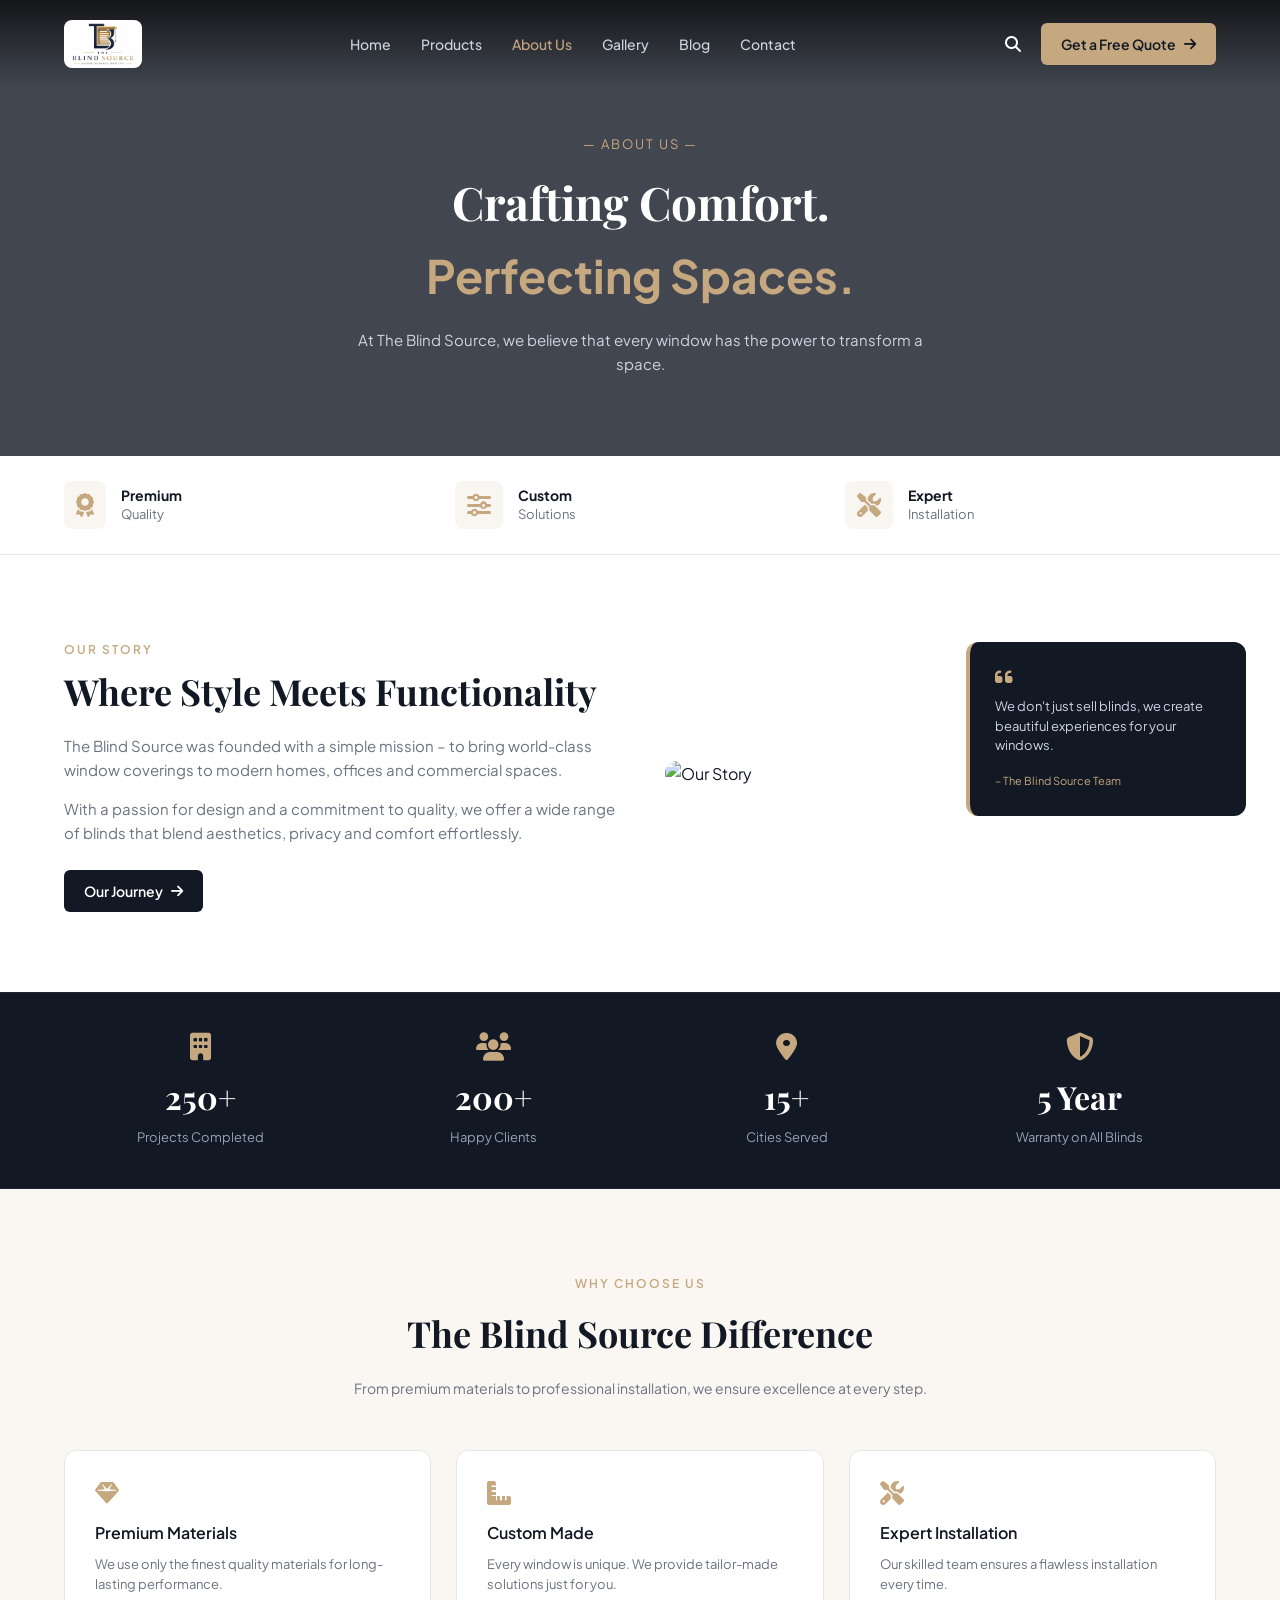
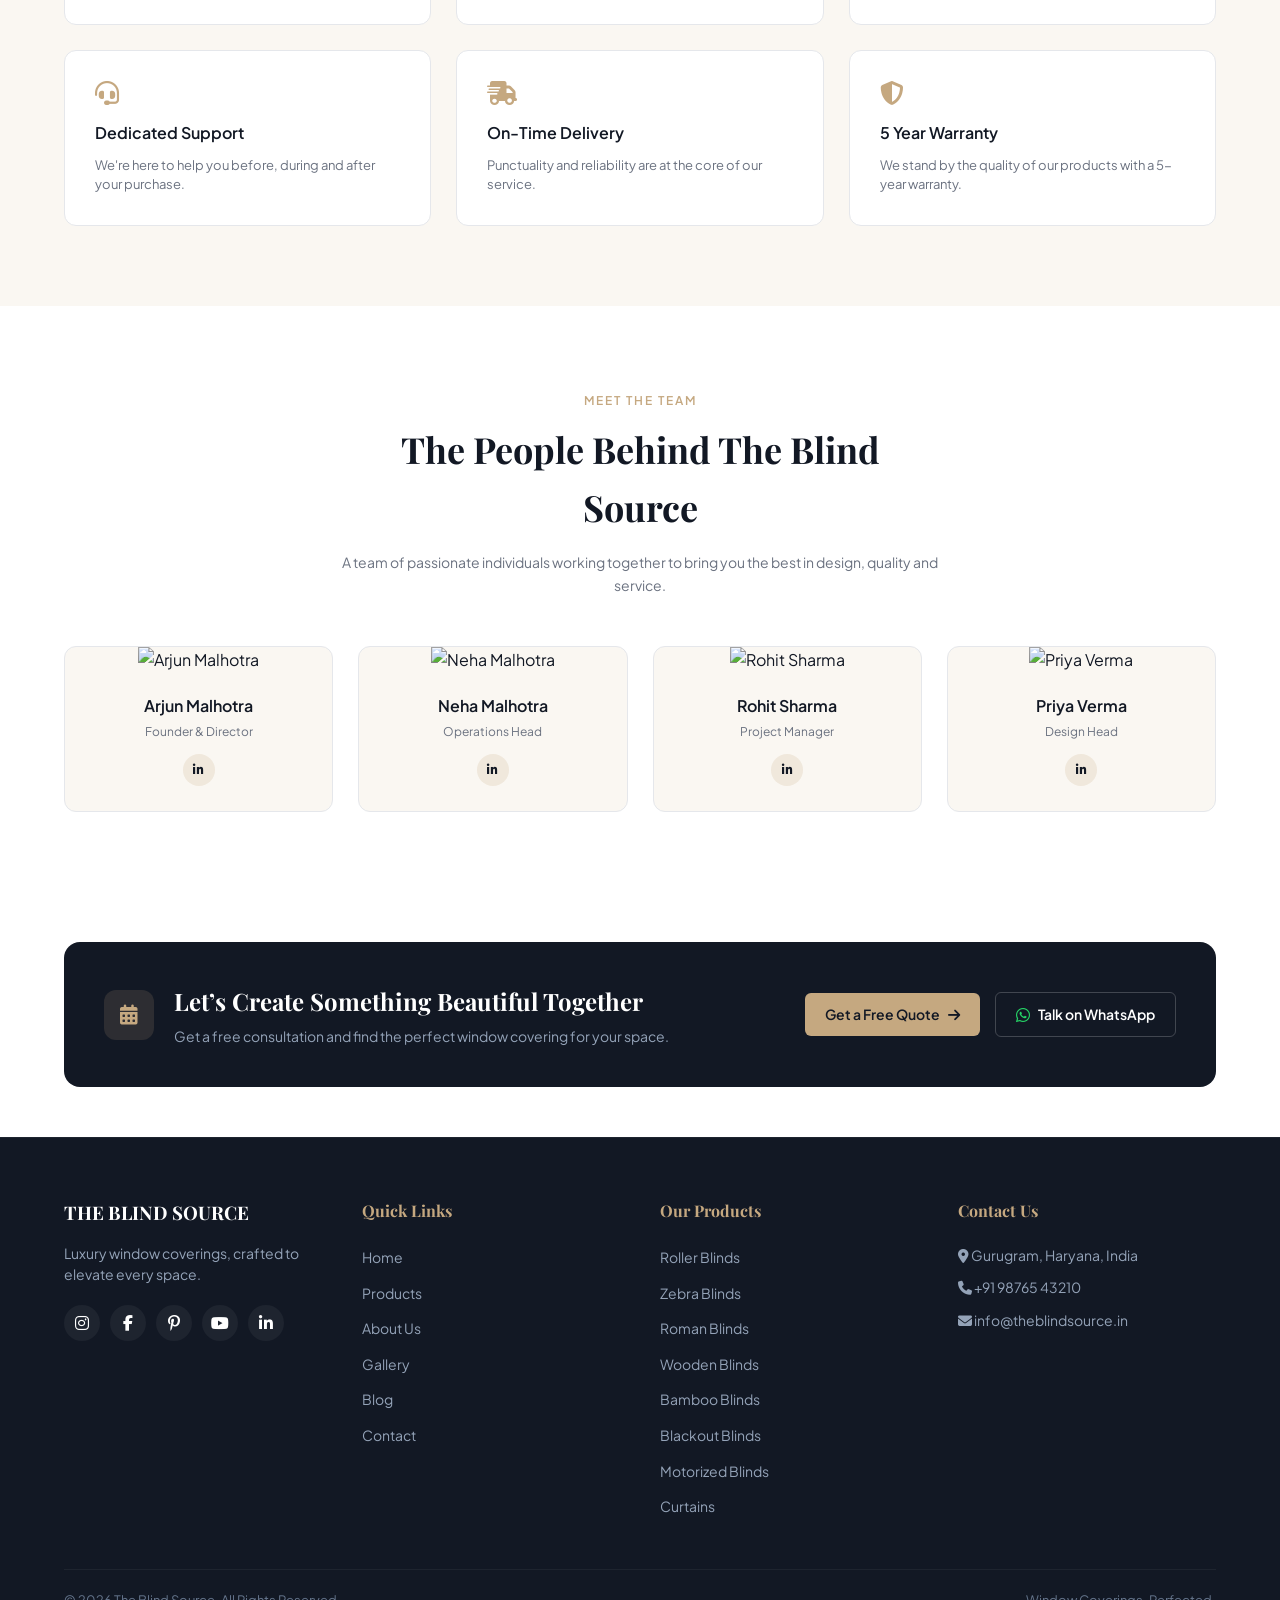
==== about.html @ 41effdbf "Add files via upload" ====
<!DOCTYPE html>
<html lang="en">
<head>
    <meta charset="UTF-8">
    <meta name="viewport" content="width=device-width, initial-scale=1.0">
    <title>About Us - The Blind Source</title>
    <!-- FontAwesome for Icons -->
    <link rel="stylesheet" href="https://cdnjs.cloudflare.com/ajax/libs/font-awesome/6.4.0/css/all.min.css">
    <!-- Google Fonts -->
    <link href="https://fonts.googleapis.com/css2?family=Playfair+Display:ital,wght@0,400..700;1,400..700&family=Plus+Jakarta+Sans:wght@300;400;500;600;700&display=swap" rel="stylesheet">
    <!-- External CSS Link -->
    <link rel="stylesheet" href="./style.css">
    <link rel="icon" type="image/png" href="favicon.png">
</head>
<body>

    <!-- Header -->
    <header>
        <a href="./index.html" class="logo-area">
            <img src="logo.png" alt="The Blind Source" class="site-logo">
        </a>
        <nav>
            <ul>
                <li><a href="./index.html">Home</a></li>
                <li><a href="./product.html">Products</a></li>
                <li><a href="./about.html" class="active">About Us</a></li>
                <li><a href="./gallery.html">Gallery</a></li>
                <li><a href="./blog.html">Blog</a></li>
                <li><a href="./contact.html">Contact</a></li>
            </ul>
        </nav>
        <div class="nav-right">
            <i class="fa-solid fa-magnifying-glass search-icon"></i>
            <a href="quote.html" class="btn-gold">Get a Free Quote <i class="fa-solid fa-arrow-right"></i></a>
        </div>
    </header>

    <!-- Page Hero -->
    <section class="page-hero">
        <div class="page-hero-content">
            <span style="font-size: 13px; letter-spacing: 2px; color: #c5a880; text-transform: uppercase;">— ABOUT US —</span>
            <h1 style="font-size: 46px; margin: 10px 0 15px 0;">Crafting Comfort. <br><span style="color: #c5a880;">Perfecting Spaces.</span></h1>
            <p>At The Blind Source, we believe that every window has the power to transform a space.</p>
        </div>
    </section>

    <!-- About Badges Bar -->
    <div class="quote-badges-bar">
        <div class="qb-item">
            <i class="fa-solid fa-award"></i>
            <div><strong>Premium</strong><br>Quality</div>
        </div>
        <div class="qb-item">
            <i class="fa-solid fa-sliders"></i>
            <div><strong>Custom</strong><br>Solutions</div>
        </div>
        <div class="qb-item">
            <i class="fa-solid fa-screwdriver-wrench"></i>
            <div><strong>Expert</strong><br>Installation</div>
        </div>
    </div>

    <!-- Our Story Section -->
    <section style="padding: 80px 5%; background: #fff;">
        <div style="display: grid; grid-template-columns: 1fr 1fr; gap: 50px; align-items: center;">
            <div>
                <span style="font-size: 12px; letter-spacing: 2px; color: #c5a880; text-transform: uppercase; font-weight: 600;">OUR STORY</span>
                <h2 style="font-family: 'Playfair Display', serif; font-size: 36px; margin: 10px 0 20px 0; color: #121824; line-height: 1.2;">Where Style Meets Functionality</h2>
                <p style="color: #6b7280; font-size: 15px; line-height: 1.6; margin-bottom: 15px;">The Blind Source was founded with a simple mission – to bring world-class window coverings to modern homes, offices and commercial spaces.</p>
                <p style="color: #6b7280; font-size: 15px; line-height: 1.6; margin-bottom: 25px;">With a passion for design and a commitment to quality, we offer a wide range of blinds that blend aesthetics, privacy and comfort effortlessly.</p>
                <a href="quote.html" class="btn-gold" style="background: #121824; color: #fff;">Our Journey <i class="fa-solid fa-arrow-right"></i></a>
            </div>
            <div style="position: relative;">
                <img src="https://images.unsplash.com/photo-1540518614846-7ede433c4ef0?q=80&w=800&auto=format&fit=crop" alt="Our Story" style="width: 100%; border-radius: 12px; height: 380px; object-fit: cover;">
                <!-- Quote floating card -->
                <div style="position: absolute; bottom: -30px; right: -30px; background: #121824; color: #fff; padding: 25px; border-radius: 12px; max-width: 280px; border-left: 4px solid #c5a880;">
                    <i class="fa-solid fa-quote-left" style="color: #c5a880; font-size: 20px; margin-bottom: 10px; display: block;"></i>
                    <p style="font-size: 13px; line-height: 1.5; margin-bottom: 10px; color: #cbd5e1;">We don't just sell blinds, we create beautiful experiences for your windows.</p>
                    <span style="font-size: 11px; color: #c5a880;">– The Blind Source Team</span>
                </div>
            </div>
        </div>
    </section>

    <!-- Stats Bar Section -->
    <section style="background: #121824; padding: 40px 5%; color: #fff; display: grid; grid-template-columns: repeat(4, 1fr); text-align: center; gap: 20px; border-top: 1px solid rgba(255,255,255,0.05); border-bottom: 1px solid rgba(255,255,255,0.05);">
        <div>
            <i class="fa-solid fa-building" style="color: #c5a880; font-size: 28px; margin-bottom: 10px;"></i>
            <h3 style="font-family: 'Playfair Display', serif; font-size: 32px; color: #fff; margin-bottom: 5px;">250+</h3>
            <p style="font-size: 13px; color: #94a3b8;">Projects Completed</p>
        </div>
        <div>
            <i class="fa-solid fa-users" style="color: #c5a880; font-size: 28px; margin-bottom: 10px;"></i>
            <h3 style="font-family: 'Playfair Display', serif; font-size: 32px; color: #fff; margin-bottom: 5px;">200+</h3>
            <p style="font-size: 13px; color: #94a3b8;">Happy Clients</p>
        </div>
        <div>
            <i class="fa-solid fa-location-dot" style="color: #c5a880; font-size: 28px; margin-bottom: 10px;"></i>
            <h3 style="font-family: 'Playfair Display', serif; font-size: 32px; color: #fff; margin-bottom: 5px;">15+</h3>
            <p style="font-size: 13px; color: #94a3b8;">Cities Served</p>
        </div>
        <div>
            <i class="fa-solid fa-shield-halved" style="color: #c5a880; font-size: 28px; margin-bottom: 10px;"></i>
            <h3 style="font-family: 'Playfair Display', serif; font-size: 32px; color: #fff; margin-bottom: 5px;">5 Year</h3>
            <p style="font-size: 13px; color: #94a3b8;">Warranty on All Blinds</p>
        </div>
    </section>

    <!-- Why Choose Us Grid Section -->
    <section style="padding: 80px 5%; background: var(--bg-cream);">
        <div style="text-align: center; max-width: 600px; margin: 0 auto 50px auto;">
            <span style="font-size: 12px; letter-spacing: 2px; color: #c5a880; text-transform: uppercase; font-weight: 600;">WHY CHOOSE US</span>
            <h2 style="font-family: 'Playfair Display', serif; font-size: 36px; margin: 10px 0 15px 0;">The Blind Source Difference</h2>
            <p style="color: #6b7280; font-size: 14px;">From premium materials to professional installation, we ensure excellence at every step.</p>
        </div>

        <div style="display: grid; grid-template-columns: repeat(3, 1fr); gap: 25px;">
            <div style="background: #fff; padding: 30px; border-radius: 12px; border: 1px solid #e5e7eb;">
                <i class="fa-solid fa-gem" style="color: #c5a880; font-size: 24px; margin-bottom: 15px;"></i>
                <h3 style="font-size: 16px; font-weight: 600; margin-bottom: 10px;">Premium Materials</h3>
                <p style="font-size: 13px; color: #6b7280; line-height: 1.5;">We use only the finest quality materials for long-lasting performance.</p>
            </div>
            <div style="background: #fff; padding: 30px; border-radius: 12px; border: 1px solid #e5e7eb;">
                <i class="fa-solid fa-ruler-combined" style="color: #c5a880; font-size: 24px; margin-bottom: 15px;"></i>
                <h3 style="font-size: 16px; font-weight: 600; margin-bottom: 10px;">Custom Made</h3>
                <p style="font-size: 13px; color: #6b7280; line-height: 1.5;">Every window is unique. We provide tailor-made solutions just for you.</p>
            </div>
            <div style="background: #fff; padding: 30px; border-radius: 12px; border: 1px solid #e5e7eb;">
                <i class="fa-solid fa-screwdriver-wrench" style="color: #c5a880; font-size: 24px; margin-bottom: 15px;"></i>
                <h3 style="font-size: 16px; font-weight: 600; margin-bottom: 10px;">Expert Installation</h3>
                <p style="font-size: 13px; color: #6b7280; line-height: 1.5;">Our skilled team ensures a flawless installation every time.</p>
            </div>
            <div style="background: #fff; padding: 30px; border-radius: 12px; border: 1px solid #e5e7eb;">
                <i class="fa-solid fa-headset" style="color: #c5a880; font-size: 24px; margin-bottom: 15px;"></i>
                <h3 style="font-size: 16px; font-weight: 600; margin-bottom: 10px;">Dedicated Support</h3>
                <p style="font-size: 13px; color: #6b7280; line-height: 1.5;">We're here to help you before, during and after your purchase.</p>
            </div>
            <div style="background: #fff; padding: 30px; border-radius: 12px; border: 1px solid #e5e7eb;">
                <i class="fa-solid fa-truck-fast" style="color: #c5a880; font-size: 24px; margin-bottom: 15px;"></i>
                <h3 style="font-size: 16px; font-weight: 600; margin-bottom: 10px;">On-Time Delivery</h3>
                <p style="font-size: 13px; color: #6b7280; line-height: 1.5;">Punctuality and reliability are at the core of our service.</p>
            </div>
            <div style="background: #fff; padding: 30px; border-radius: 12px; border: 1px solid #e5e7eb;">
                <i class="fa-solid fa-shield-halved" style="color: #c5a880; font-size: 24px; margin-bottom: 15px;"></i>
                <h3 style="font-size: 16px; font-weight: 600; margin-bottom: 10px;">5 Year Warranty</h3>
                <p style="font-size: 13px; color: #6b7280; line-height: 1.5;">We stand by the quality of our products with a 5-year warranty.</p>
            </div>
        </div>
    </section>

    <!-- Meet The Team Section -->
    <section style="padding: 80px 5%; background: #fff;">
        <div style="text-align: center; max-width: 600px; margin: 0 auto 50px auto;">
            <span style="font-size: 12px; letter-spacing: 2px; color: #c5a880; text-transform: uppercase; font-weight: 600;">MEET THE TEAM</span>
            <h2 style="font-family: 'Playfair Display', serif; font-size: 36px; margin: 10px 0 15px 0;">The People Behind The Blind Source</h2>
            <p style="color: #6b7280; font-size: 14px;">A team of passionate individuals working together to bring you the best in design, quality and service.</p>
        </div>

        <div style="display: grid; grid-template-columns: repeat(4, 1fr); gap: 25px;">
            <!-- Team Member 1 -->
            <div style="background: var(--bg-cream); border-radius: 12px; border: 1px solid #e5e7eb; overflow: hidden; text-align: center; padding-bottom: 25px;">
                <img src="https://images.unsplash.com/photo-1534528741775-53994a69daeb?q=80&w=400&auto=format&fit=crop" alt="Arjun Malhotra" style="width: 100%; height: 260px; object-fit: cover; margin-bottom: 20px;">
                <h3 style="font-size: 16px; font-weight: 600; margin-bottom: 4px;">Arjun Malhotra</h3>
                <p style="font-size: 12px; color: #6b7280; margin-bottom: 12px;">Founder & Director</p>
                <a href="#" style="background: rgba(197, 168, 128, 0.2); color: #121824; width: 32px; height: 32px; border-radius: 50%; display: inline-flex; align-items: center; justify-content: center; text-decoration: none;"><i class="fa-brands fa-linkedin-in" style="font-size: 12px;"></i></a>
            </div>
            <!-- Team Member 2 -->
            <div style="background: var(--bg-cream); border-radius: 12px; border: 1px solid #e5e7eb; overflow: hidden; text-align: center; padding-bottom: 25px;">
                <img src="https://images.unsplash.com/photo-1517841905240-472988babdf9?q=80&w=400&auto=format&fit=crop" alt="Neha Malhotra" style="width: 100%; height: 260px; object-fit: cover; margin-bottom: 20px;">
                <h3 style="font-size: 16px; font-weight: 600; margin-bottom: 4px;">Neha Malhotra</h3>
                <p style="font-size: 12px; color: #6b7280; margin-bottom: 12px;">Operations Head</p>
                <a href="#" style="background: rgba(197, 168, 128, 0.2); color: #121824; width: 32px; height: 32px; border-radius: 50%; display: inline-flex; align-items: center; justify-content: center; text-decoration: none;"><i class="fa-brands fa-linkedin-in" style="font-size: 12px;"></i></a>
            </div>
            <!-- Team Member 3 -->
            <div style="background: var(--bg-cream); border-radius: 12px; border: 1px solid #e5e7eb; overflow: hidden; text-align: center; padding-bottom: 25px;">
                <img src="https://images.unsplash.com/photo-1507003211169-0a1dd7228f2d?q=80&w=400&auto=format&fit=crop" alt="Rohit Sharma" style="width: 100%; height: 260px; object-fit: cover; margin-bottom: 20px;">
                <h3 style="font-size: 16px; font-weight: 600; margin-bottom: 4px;">Rohit Sharma</h3>
                <p style="font-size: 12px; color: #6b7280; margin-bottom: 12px;">Project Manager</p>
                <a href="#" style="background: rgba(197, 168, 128, 0.2); color: #121824; width: 32px; height: 32px; border-radius: 50%; display: inline-flex; align-items: center; justify-content: center; text-decoration: none;"><i class="fa-brands fa-linkedin-in" style="font-size: 12px;"></i></a>
            </div>
            <!-- Team Member 4 -->
            <div style="background: var(--bg-cream); border-radius: 12px; border: 1px solid #e5e7eb; overflow: hidden; text-align: center; padding-bottom: 25px;">
                <img src="https://images.unsplash.com/photo-1494790108377-be9c29b29330?q=80&w=400&auto=format&fit=crop" alt="Priya Verma" style="width: 100%; height: 260px; object-fit: cover; margin-bottom: 20px;">
                <h3 style="font-size: 16px; font-weight: 600; margin-bottom: 4px;">Priya Verma</h3>
                <p style="font-size: 12px; color: #6b7280; margin-bottom: 12px;">Design Head</p>
                <a href="#" style="background: rgba(197, 168, 128, 0.2); color: #121824; width: 32px; height: 32px; border-radius: 50%; display: inline-flex; align-items: center; justify-content: center; text-decoration: none;"><i class="fa-brands fa-linkedin-in" style="font-size: 12px;"></i></a>
            </div>
        </div>
    </section>

    <!-- Consultation Banner -->
    <section class="consultation-banner">
        <div class="cb-left">
            <div class="cb-icon"><i class="fa-solid fa-calendar-days"></i></div>
            <div>
                <h2>Let’s Create Something Beautiful Together</h2>
                <p>Get a free consultation and find the perfect window covering for your space.</p>
            </div>
        </div>
        <div class="cb-right">
            <a href="quote.html" class="btn-gold">Get a Free Quote <i class="fa-solid fa-arrow-right"></i></a>
            <a href="https://wa.me/919876543210" target="_blank" rel="noopener" class="btn-outline-dark"><i class="fa-brands fa-whatsapp" style="color: #25D366; font-size: 16px;"></i> Talk on WhatsApp</a>
        </div>
    </section>

    <!-- Footer -->
    <footer>
        <div class="footer-grid">
            <div class="footer-col">
                <h3 class="serif-font" style="margin-bottom: 15px;">THE BLIND SOURCE</h3>
                <p style="color: #94a3b8; font-size: 14px; line-height: 1.5; margin-bottom: 20px;">Luxury window coverings, crafted to elevate every space.</p>
                <div class="social-icons">
                    <a href="#"><i class="fa-brands fa-instagram"></i></a>
                    <a href="#"><i class="fa-brands fa-facebook-f"></i></a>
                    <a href="#"><i class="fa-brands fa-pinterest-p"></i></a>
                    <a href="#"><i class="fa-brands fa-youtube"></i></a>
                    <a href="#"><i class="fa-brands fa-linkedin-in"></i></a>
                </div>
            </div>
            <div class="footer-col">
                <h4>Quick Links</h4>
                <ul>
                    <li><a href="./index.html">Home</a></li>
                    <li><a href="./product.html">Products</a></li>
                    <li><a href="./about.html">About Us</a></li>
                    <li><a href="./gallery.html">Gallery</a></li>
                    <li><a href="./blog.html">Blog</a></li>
                    <li><a href="./contact.html">Contact</a></li>
                </ul>
            </div>
            <div class="footer-col">
                <h4>Our Products</h4>
                <ul>
                    <li><a href="./product.html">Roller Blinds</a></li>
                    <li><a href="./product.html">Zebra Blinds</a></li>
                    <li><a href="./product.html">Roman Blinds</a></li>
                    <li><a href="./product.html">Wooden Blinds</a></li>
                    <li><a href="./product.html">Bamboo Blinds</a></li>
                    <li><a href="./product.html">Blackout Blinds</a></li>
                    <li><a href="./product.html">Motorized Blinds</a></li>
                    <li><a href="./product.html">Curtains</a></li>
                </ul>
            </div>
            <div class="footer-col">
                <h4>Contact Us</h4>
                <p style="color: #94a3b8; font-size: 14px; margin-bottom: 10px;"><i class="fa-solid fa-location-dot"></i> Gurugram, Haryana, India</p>
                <p style="color: #94a3b8; font-size: 14px; margin-bottom: 10px;"><i class="fa-solid fa-phone"></i> <a href="tel:+919876543210" style="color:inherit;text-decoration:none">+91 98765 43210</a></p>
                <p style="color: #94a3b8; font-size: 14px;"><i class="fa-solid fa-envelope"></i> <a href="mailto:info@theblindsource.in" style="color:inherit;text-decoration:none">info@theblindsource.in</a></p>
            </div>
        </div>
        <div class="footer-bottom">
            <p>&copy; 2026 The Blind Source. All Rights Reserved.</p>
            <p>Window Coverings, Perfected.</p>
        </div>
    </footer>

    <!-- External JS Link -->
    <script src="script.js"></script>
</body>
</html>
---- style.css ----
/* --- Global Reset & Variables --- */ :root { --bg-dark: #121824; --bg-cream: #faf7f2; --gold: #c5a880; --text-dark: #121824; --text-muted: #6b7280; --border-color: #e5e7eb; } * { margin: 0; padding: 0; box-sizing: border-box; font-family: 'Plus Jakarta Sans', sans-serif; } body { background-color: #fff; color: var(--text-dark); line-height: 1.6; } .serif-font { font-family: 'Playfair Display', serif; } /* --- Header & Navigation --- */
 header {
            position: absolute;
            top: 0;
            left: 0;
            width: 100%;
            display: flex;
            justify-content: space-between;
            align-items: center;
            padding: 20px 5%;
            z-index: 100;
            background: linear-gradient(to bottom, rgba(0,0,0,0.7), transparent);
        }

     
     
.logo-area { color: #fff; text-decoration: none; font-family: 'Playfair Display', serif; } nav ul { list-style: none; display: flex; gap: 30px; } nav ul li a { color: #cbd5e1; text-decoration: none; font-size: 14px; font-weight: 500; transition: color 0.3s ease; } nav ul li a:hover, nav ul li a.active { color: var(--gold); } .nav-right { display: flex; align-items: center; gap: 20px; } .search-icon { color: #fff; cursor: pointer; font-size: 16px; } /* --- Buttons --- */ .btn-gold { background-color: var(--gold); color: #121824; padding: 10px 20px; border-radius: 6px; text-decoration: none; font-size: 14px; font-weight: 600; display: inline-flex; align-items: center; gap: 8px; transition: opacity 0.3s ease; } .btn-gold:hover { opacity: 0.9; } .btn-outline-dark { background: transparent; color: #121824; border: 1px solid #121824; padding: 10px 20px; border-radius: 6px; text-decoration: none; font-size: 14px; font-weight: 600; display: inline-flex; align-items: center; gap: 8px; transition: all 0.3s ease; } .btn-outline-dark:hover { background: #121824; color: #fff; } /* --- Page Hero Section --- */ .page-hero { background: linear-gradient(rgba(18, 24, 36, 0.8), rgba(18, 24, 36, 0.8)), url('https://images.unsplash.com/photo-1513694203232-719a280e022f?q=80&w=1920&auto=format&fit=crop') no-repeat center center/cover; padding: 80px 5%; text-align: center; color: #fff; } .page-hero-content h1 { font-family: 'Playfair Display', serif; } .page-hero-content p { color: #cbd5e1; font-size: 15px; max-width: 600px; margin: 0 auto; } /* --- Quote / Feature Badges Bar --- */ .quote-badges-bar { background: #fff; padding: 25px 5%; display: grid; grid-template-columns: repeat(auto-fit, minmax(200px, 1fr)); gap: 20px; border-bottom: 1px solid var(--border-color); box-shadow: 0 4px 6px -1px rgba(0, 0, 0, 0.02); } .qb-item { display: flex; align-items: center; gap: 15px; } .qb-item i { font-size: 24px; color: var(--gold); background: rgba(197, 168, 128, 0.1); padding: 12px; border-radius: 8px; } .qb-item div { font-size: 13px; color: var(--text-muted); line-height: 1.4; } .qb-item strong { color: var(--text-dark); font-size: 14px; } /* --- Gallery Filter Bar --- */ .gallery-filter-bar { display: flex; justify-content: space-between; align-items: center; flex-wrap: wrap; gap: 15px; margin-bottom: 20px; } .filter-chips { display: flex; gap: 10px; flex-wrap: wrap; } .chip { background: #f1f5f9; border: none; padding: 8px 16px; border-radius: 20px; font-size: 13px; font-weight: 500; cursor: pointer; color: var(--text-muted); transition: all 0.3s ease; } .chip.active, .chip:hover { background: var(--text-dark); color: #fff; } .filter-dropdown-area { display: flex; gap: 10px; } .sort-select { padding: 8px 14px; border: 1px solid var(--border-color); border-radius: 6px; font-size: 13px; background: #fff; outline: none; color: var(--text-dark); } .btn-filter-icon { background: #fff; border: 1px solid var(--border-color); padding: 8px 14px; border-radius: 6px; font-size: 13px; cursor: pointer; display: inline-flex; align-items: center; gap: 6px; } /* --- Blog / Grid Cards --- */ .blog-grid { display: grid; grid-template-columns: repeat(auto-fit, minmax(320px, 1fr)); gap: 30px; } .blog-card { background: #fff; border: 1px solid var(--border-color); border-radius: 12px; overflow: hidden; transition: transform 0.3s ease; } .blog-card:hover { transform: translateY(-5px); } .blog-img img { width: 100%; height: 100%; object-fit: cover; } /* --- Consultation Banner --- */ .consultation-banner { background: var(--bg-dark); margin: 50px 5%; border-radius: 16px; padding: 40px; display: flex; justify-content: space-between; align-items: center; flex-wrap: wrap; gap: 25px; color: #fff; } .cb-left { display: flex; align-items: center; gap: 20px; } .cb-icon { background: rgba(197, 168, 128, 0.15); color: var(--gold); width: 50px; height: 50px; border-radius: 12px; display: flex; align-items: center; justify-content: center; font-size: 20px; } .cb-left h2 { font-family: 'Playfair Display', serif; font-size: 24px; margin-bottom: 5px; } .cb-left p { color: #94a3b8; font-size: 14px; } .cb-right { display: flex; gap: 15px; align-items: center; } .cb-right .btn-outline-dark { border-color: rgba(255, 255, 255, 0.2); color: #fff; } .cb-right .btn-outline-dark:hover { background: #fff; color: #121824; } /* --- Footer --- */ footer { background: var(--bg-dark); color: #fff; padding: 60px 5% 20px 5%; border-top: 1px solid rgba(255, 255, 255, 0.05); } .footer-grid { display: grid; grid-template-columns: repeat(auto-fit, minmax(200px, 1fr)); gap: 40px; margin-bottom: 40px; } .footer-col h4 { font-size: 16px; margin-bottom: 20px; font-family: 'Playfair Display', serif; color: var(--gold); } .footer-col ul { list-style: none; } .footer-col ul li { margin-bottom: 10px; } .footer-col ul li a { color: #94a3b8; text-decoration: none; font-size: 14px; transition: color 0.3s ease; } .footer-col ul li a:hover { color: #fff; } .social-icons { display: flex; gap: 10px; } .social-icons a { background: rgba(255, 255, 255, 0.05); color: #fff; width: 36px; height: 36px; border-radius: 50%; display: flex; align-items: center; justify-content: center; text-decoration: none; transition: background 0.3s ease; } .social-icons a:hover { background: var(--gold); color: #121824; } .footer-bottom { display: flex; justify-content: space-between; align-items: center; padding-top: 20px; border-top: 1px solid rgba(255, 255, 255, 0.05); color: #64748b; font-size: 13px; flex-wrap: wrap; gap: 15px; }
/* --- Fixes & additions --- */
html,body{overflow-x:hidden}
.page-hero{padding:130px 5% 80px}
.form-section{padding:70px 5%;background:var(--bg-cream)}
.contact-grid{display:grid;grid-template-columns:1fr 1.3fr;gap:40px;max-width:1100px;margin:0 auto;align-items:start}
.info-card{background:#fff;border:1px solid var(--border-color);border-radius:12px;padding:22px;display:flex;gap:16px;margin-bottom:18px;align-items:center}
.info-card>i{color:var(--gold);background:rgba(197,168,128,.12);width:44px;height:44px;border-radius:10px;display:flex;align-items:center;justify-content:center;flex-shrink:0}
.info-card h4{font-size:15px;margin-bottom:2px}
.info-card p,.info-card a{font-size:14px;color:var(--text-muted);text-decoration:none}
.form-card{background:#fff;border:1px solid var(--border-color);border-radius:12px;padding:35px;box-shadow:0 4px 15px rgba(0,0,0,.05)}
.form-card.narrow{max-width:760px;margin:0 auto}
.form-card h2{font-family:'Playfair Display',serif;font-size:26px;margin-bottom:6px}
.form-card>p{color:var(--text-muted);font-size:14px;margin-bottom:24px}
.form-row{display:grid;grid-template-columns:1fr 1fr;gap:18px}
.form-group{margin-bottom:18px}
.form-group label{display:block;margin-bottom:6px;font-weight:600;font-size:13px}
.form-group input,.form-group select,.form-group textarea{width:100%;padding:12px 14px;border:1px solid var(--border-color);border-radius:6px;font-size:14px;outline:none;background:#fff;transition:border-color .3s}
.form-group input:focus,.form-group select:focus,.form-group textarea:focus{border-color:var(--gold)}
.submit-btn{width:100%;background:var(--bg-dark);color:#fff;border:none;padding:14px;border-radius:6px;font-size:15px;font-weight:600;cursor:pointer;transition:all .3s}
.submit-btn:hover{background:var(--gold);color:var(--bg-dark)}
@media(max-width:900px){
 .contact-grid,.form-row{grid-template-columns:1fr}
 [style*="grid-template-columns: 1fr 1fr"],[style*="repeat(3, 1fr)"]{grid-template-columns:1fr !important}
 [style*="repeat(4, 1fr)"]{grid-template-columns:1fr 1fr !important}
 [style*="right: -30px"]{position:static !important;max-width:none !important;margin-top:20px}
 .page-hero-content h1{font-size:34px !important}
 .consultation-banner{padding:28px}
 .cb-right{flex-wrap:wrap}
}
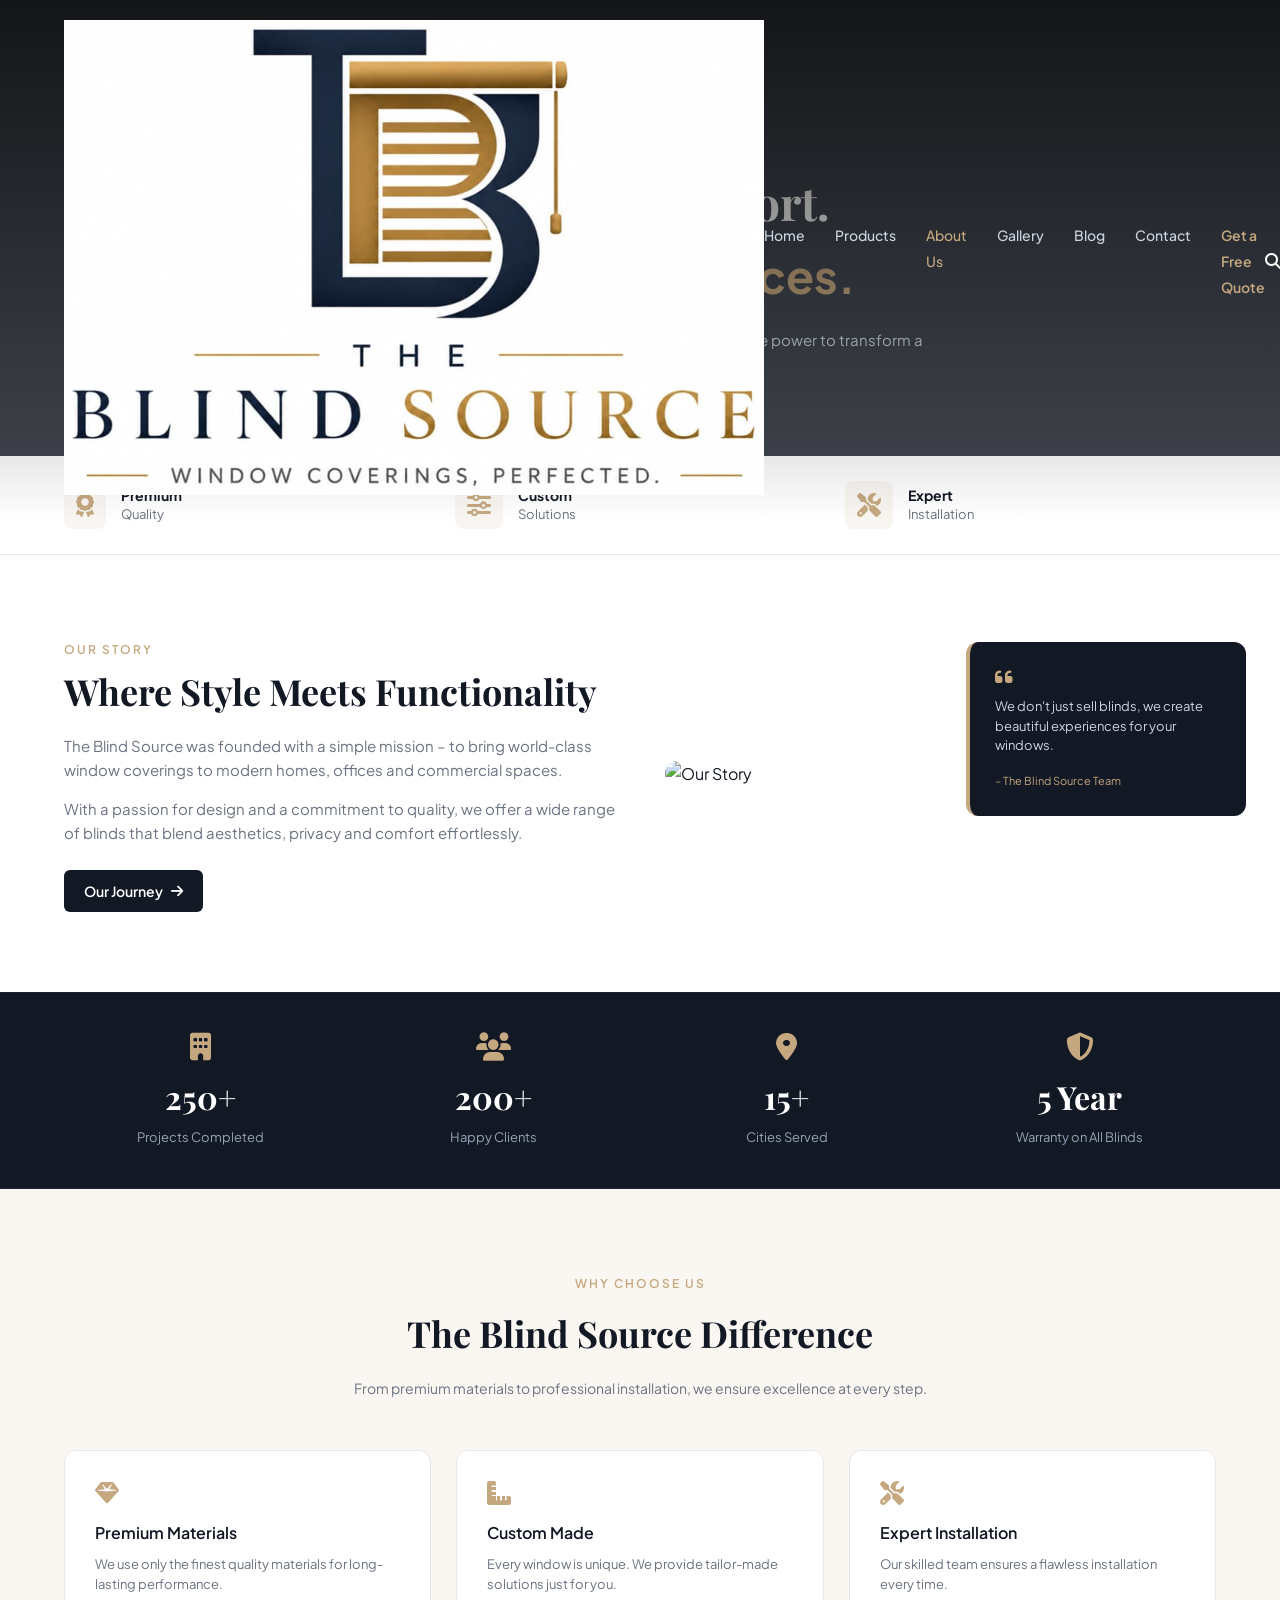
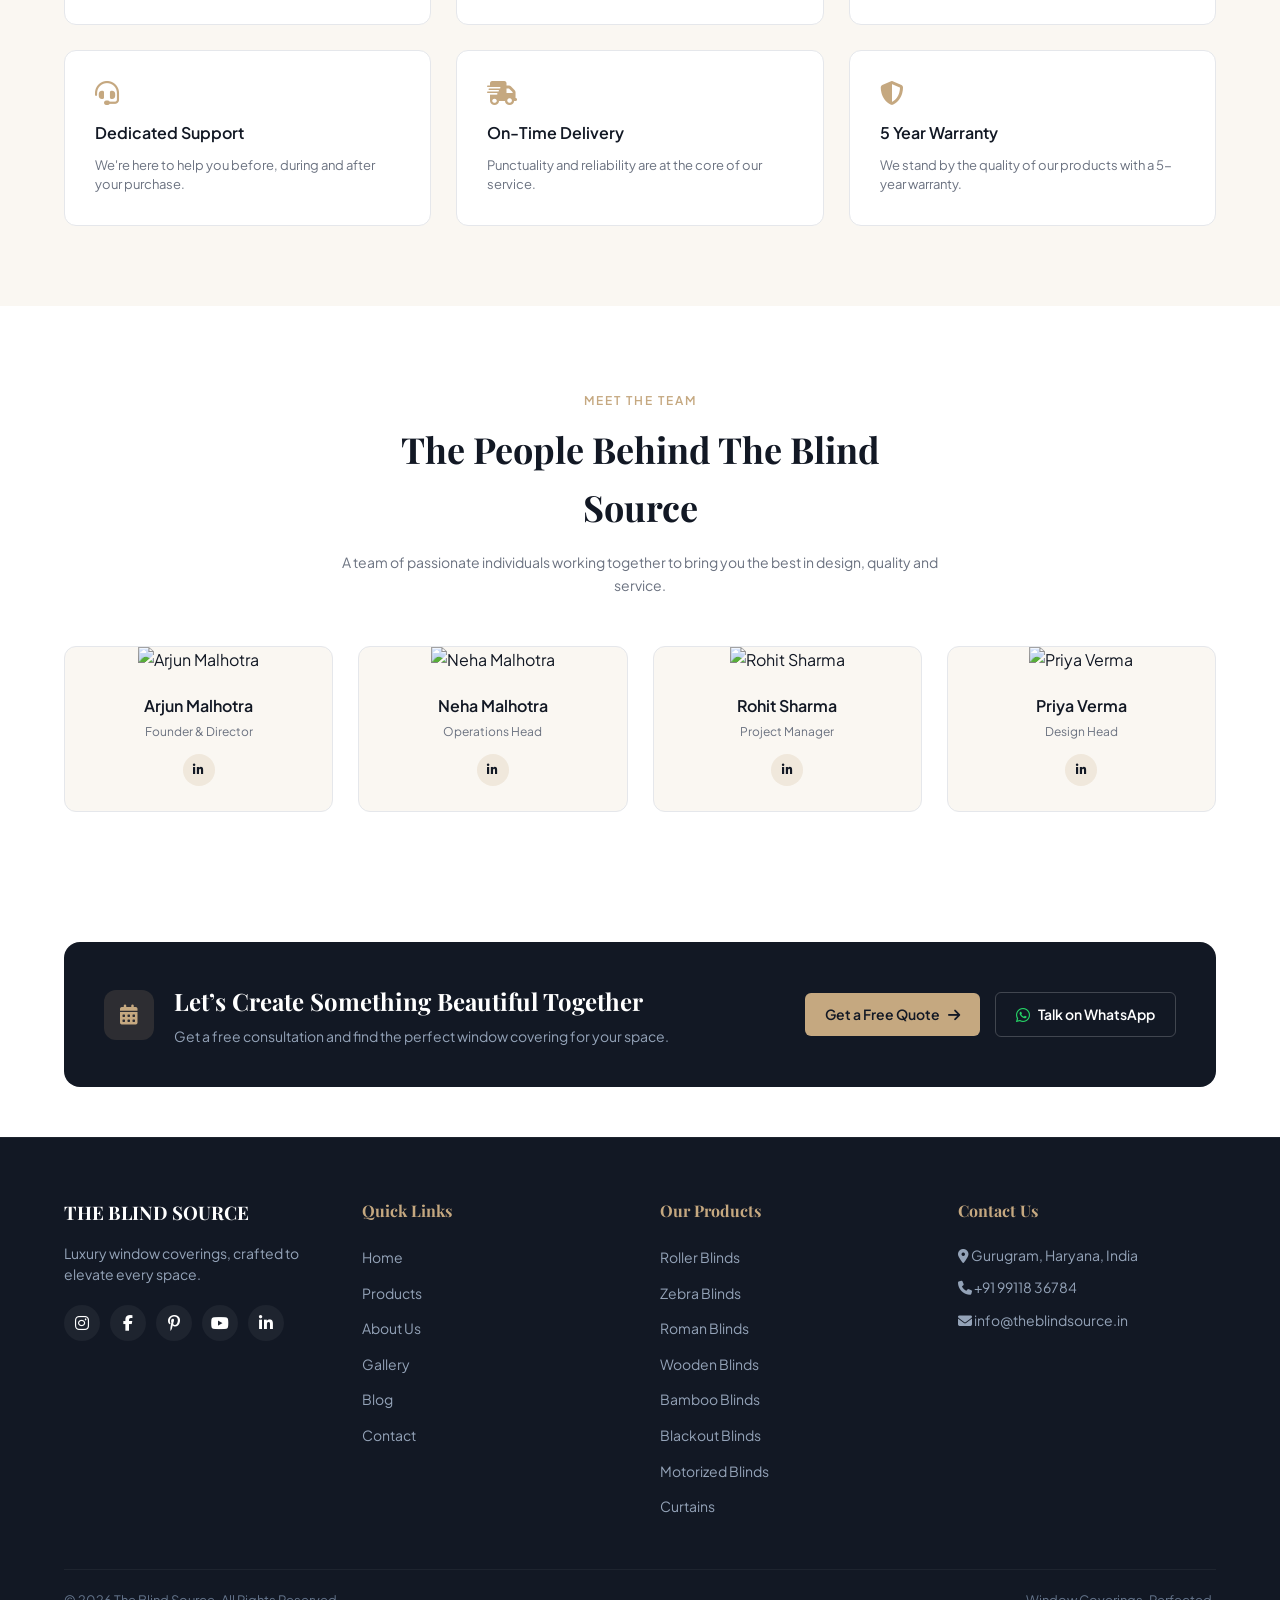
==== commit 3c7319b5: "Correct official business phone number" ====
--- a/about.html
+++ b/about.html
@@ -199,7 +199,7 @@
         </div>
         <div class="cb-right">
             <a href="quote.html" class="btn-gold">Get a Free Quote <i class="fa-solid fa-arrow-right"></i></a>
-            <a href="https://wa.me/919876543210" target="_blank" rel="noopener" class="btn-outline-dark"><i class="fa-brands fa-whatsapp" style="color: #25D366; font-size: 16px;"></i> Talk on WhatsApp</a>
+            <a href="https://wa.me/919911836784" target="_blank" rel="noopener" class="btn-outline-dark"><i class="fa-brands fa-whatsapp" style="color: #25D366; font-size: 16px;"></i> Talk on WhatsApp</a>
         </div>
     </section>
 
@@ -244,7 +244,7 @@
             <div class="footer-col">
                 <h4>Contact Us</h4>
                 <p style="color: #94a3b8; font-size: 14px; margin-bottom: 10px;"><i class="fa-solid fa-location-dot"></i> Gurugram, Haryana, India</p>
-                <p style="color: #94a3b8; font-size: 14px; margin-bottom: 10px;"><i class="fa-solid fa-phone"></i> <a href="tel:+919876543210" style="color:inherit;text-decoration:none">+91 98765 43210</a></p>
+                <p style="color: #94a3b8; font-size: 14px; margin-bottom: 10px;"><i class="fa-solid fa-phone"></i> <a href="tel:+919911836784" style="color:inherit;text-decoration:none">+91 99118 36784</a></p>
                 <p style="color: #94a3b8; font-size: 14px;"><i class="fa-solid fa-envelope"></i> <a href="mailto:info@theblindsource.in" style="color:inherit;text-decoration:none">info@theblindsource.in</a></p>
             </div>
         </div>
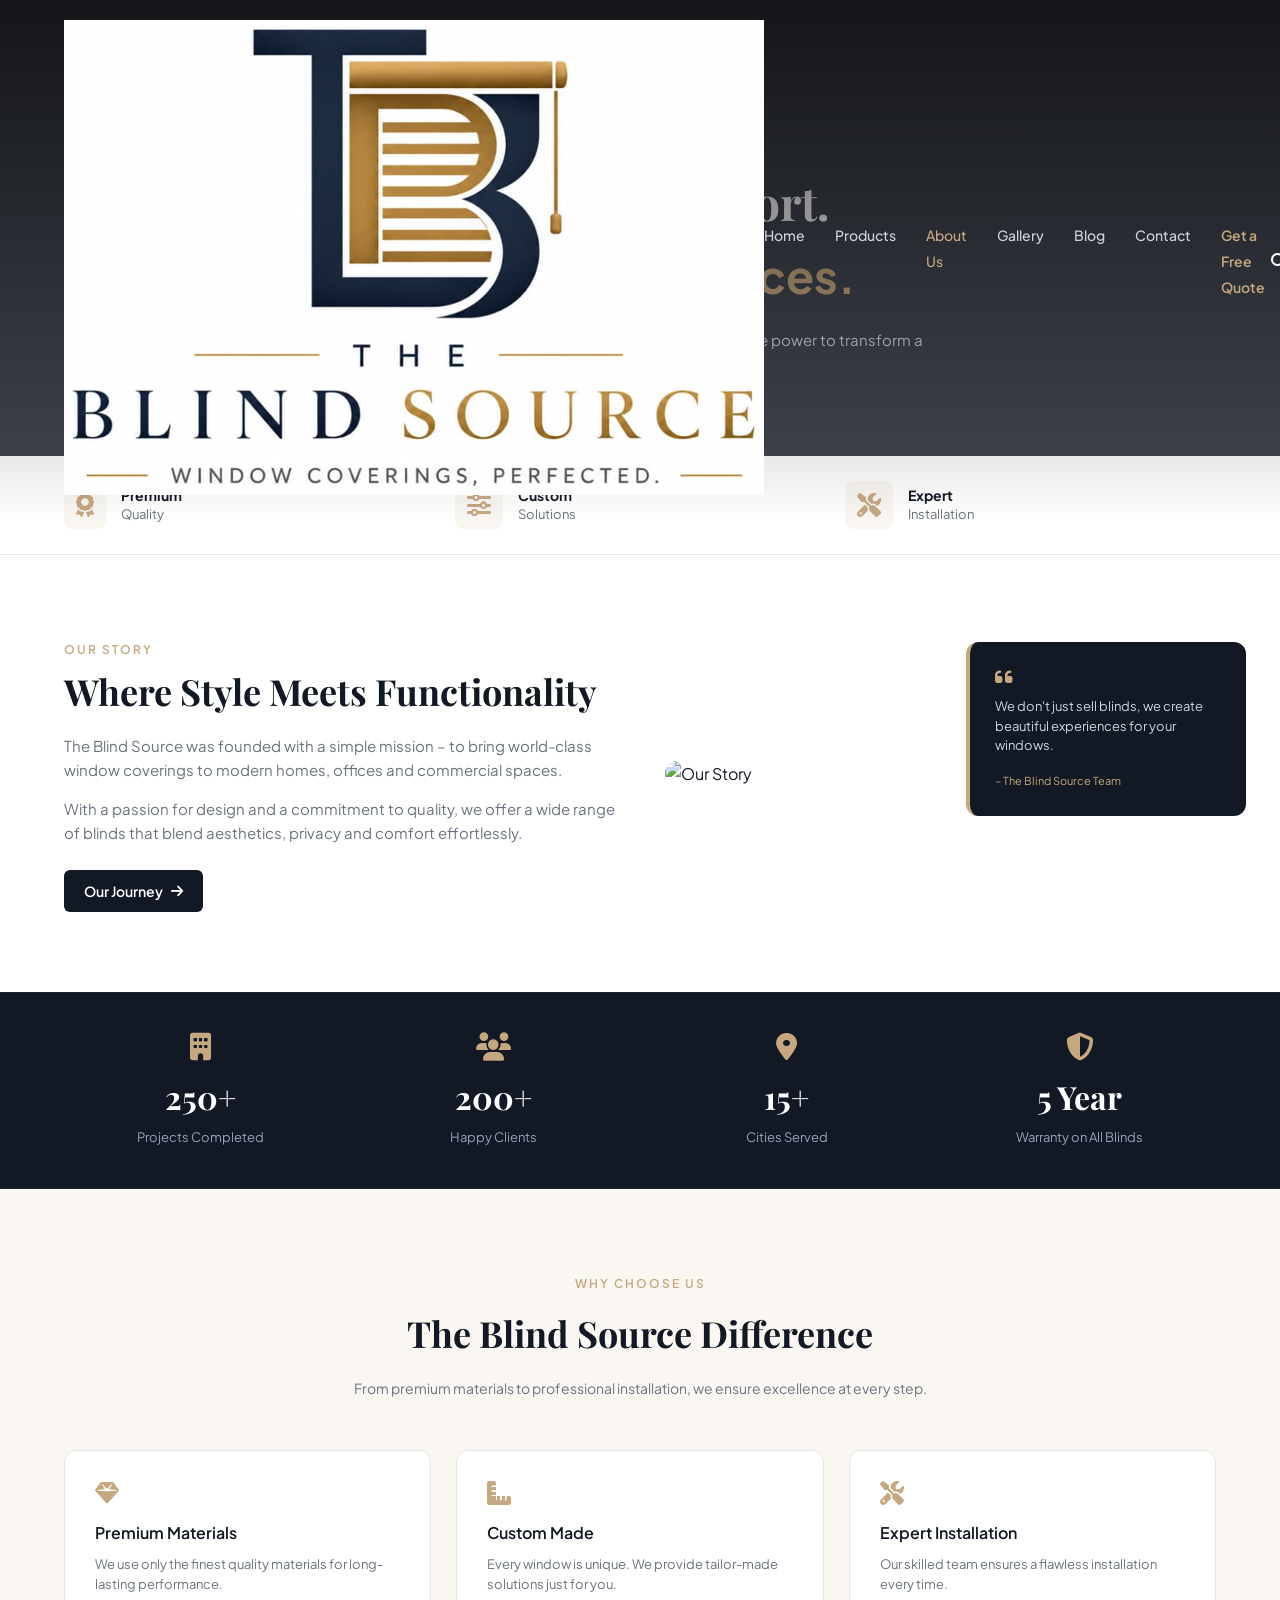
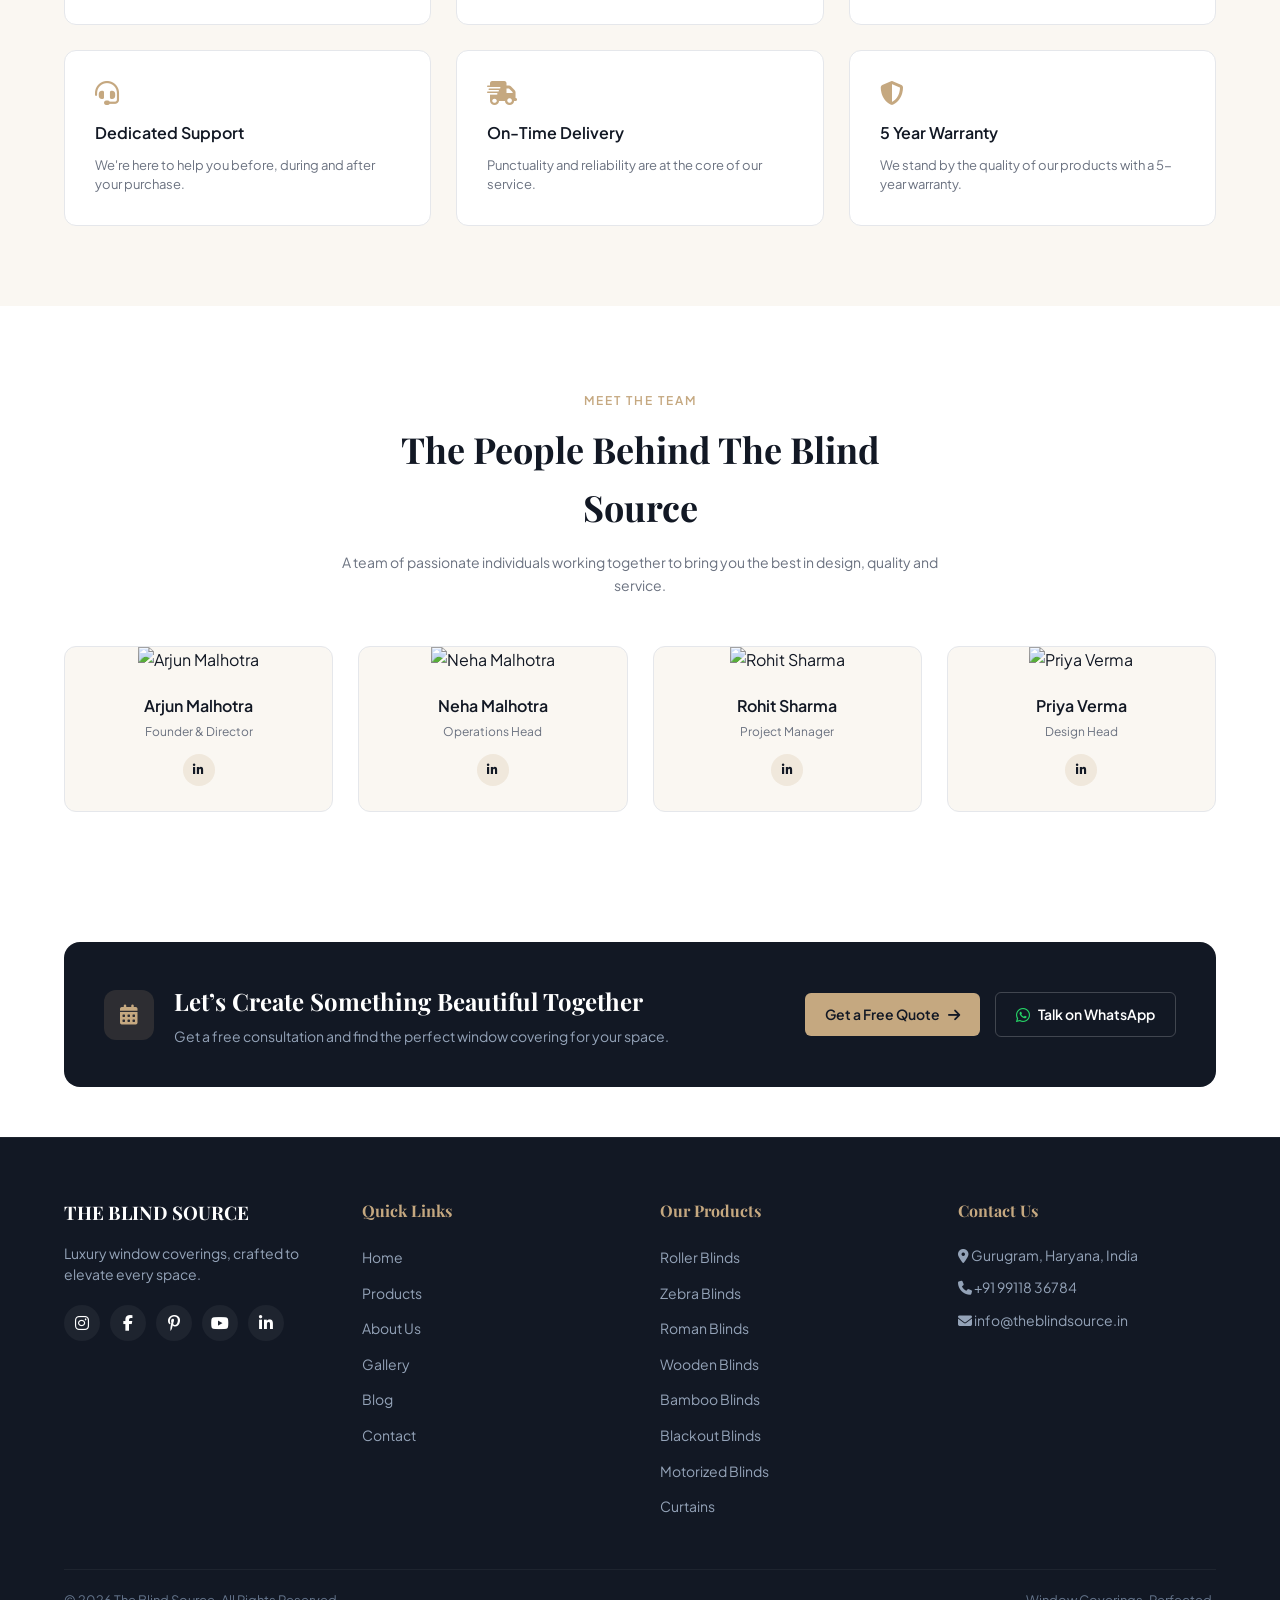
==== commit 8efb0e04: "Repair search, gallery preview, blog filters and verified social links" ====
--- a/about.html
+++ b/about.html
@@ -210,7 +210,7 @@
                 <h3 class="serif-font" style="margin-bottom: 15px;">THE BLIND SOURCE</h3>
                 <p style="color: #94a3b8; font-size: 14px; line-height: 1.5; margin-bottom: 20px;">Luxury window coverings, crafted to elevate every space.</p>
                 <div class="social-icons">
-                    <a href="#"><i class="fa-brands fa-instagram"></i></a>
+                    <a href="https://www.instagram.com/the.blind.source/" target="_blank" rel="noopener noreferrer"><i class="fa-brands fa-instagram"></i></a>
                     <a href="#"><i class="fa-brands fa-facebook-f"></i></a>
                     <a href="#"><i class="fa-brands fa-pinterest-p"></i></a>
                     <a href="#"><i class="fa-brands fa-youtube"></i></a>
--- a/style.css
+++ b/style.css
@@ -44,3 +44,138 @@
  .consultation-banner{padding:28px}
  .cb-right{flex-wrap:wrap}
 }
+
+
+/* Functional product-list view and mobile navigation support */
+.products-grid-shop.list-view {
+  grid-template-columns: 1fr;
+}
+.products-grid-shop.list-view .shop-card {
+  display: grid;
+  grid-template-columns: minmax(150px, 240px) 1fr;
+  align-items: stretch;
+}
+.products-grid-shop.list-view .shop-card-img {
+  height: 100%;
+  min-height: 170px;
+}
+.products-grid-shop.list-view .shop-card-body {
+  display: flex;
+  flex-direction: column;
+  justify-content: center;
+}
+.shop-card[hidden], .blog-card[hidden] {
+  display: none !important;
+}
+@media (max-width: 760px) {
+  .products-grid-shop.list-view .shop-card {
+    grid-template-columns: 120px minmax(0, 1fr);
+  }
+  .products-grid-shop.list-view .shop-card-img {
+    min-height: 140px;
+  }
+  .shop-container {
+    grid-template-columns: 1fr !important;
+    gap: 24px !important;
+  }
+  .shop-header-bar {
+    align-items: flex-start !important;
+    flex-direction: column;
+    gap: 14px;
+  }
+  .shop-controls {
+    flex-wrap: wrap;
+  }
+}
+
+
+/* Existing interaction support */
+.search-toggle {
+  border: 0;
+  background: transparent;
+  padding: 6px;
+  cursor: pointer;
+}
+.site-search-panel {
+  position: absolute;
+  top: 100%;
+  right: 5%;
+  z-index: 150;
+  width: min(420px, 90vw);
+  padding: 16px;
+  background: #fff;
+  border: 1px solid #e5e7eb;
+  border-radius: 10px;
+  box-shadow: 0 14px 35px rgba(18, 24, 36, .18);
+}
+.site-search-panel[hidden] { display: none !important; }
+.site-search-label {
+  display: block;
+  margin-bottom: 8px;
+  color: #121824;
+  font-size: 13px;
+  font-weight: 700;
+}
+.site-search-row { display: flex; gap: 8px; }
+.site-search-row input {
+  flex: 1;
+  min-width: 0;
+  padding: 11px 12px;
+  border: 1px solid #d1d5db;
+  border-radius: 6px;
+  font: inherit;
+}
+.site-search-row button {
+  padding: 10px 15px;
+  border: 0;
+  border-radius: 6px;
+  background: #121824;
+  color: #fff;
+  font-weight: 600;
+  cursor: pointer;
+}
+.category-card-link {
+  position: absolute;
+  inset: 0;
+  z-index: 4;
+  display: block;
+  color: transparent;
+  text-decoration: none;
+  font-size: 0;
+}
+.gallery-lightbox {
+  width: min(92vw, 1100px);
+  max-width: 92vw;
+  max-height: 90vh;
+  padding: 42px 12px 12px;
+  margin: auto;
+  border: 0;
+  border-radius: 12px;
+  background: #121824;
+}
+.gallery-lightbox::backdrop { background: rgba(8, 12, 20, .82); }
+.gallery-lightbox img {
+  display: block;
+  max-width: 100%;
+  max-height: 78vh;
+  margin: auto;
+  object-fit: contain;
+}
+.gallery-lightbox-close {
+  position: absolute;
+  top: 10px;
+  right: 10px;
+  width: 32px;
+  height: 32px;
+  border: 0;
+  border-radius: 50%;
+  background: #fff;
+  color: #121824;
+  cursor: pointer;
+}
+.tags-cloud .tag.active { background: #121824; color: #fff; }
+.pagination[hidden] { display: none !important; }
+@media (max-width: 760px) {
+  .site-search-panel { right: 3%; width: 94vw; }
+  .site-search-row button { padding-inline: 12px; }
+}
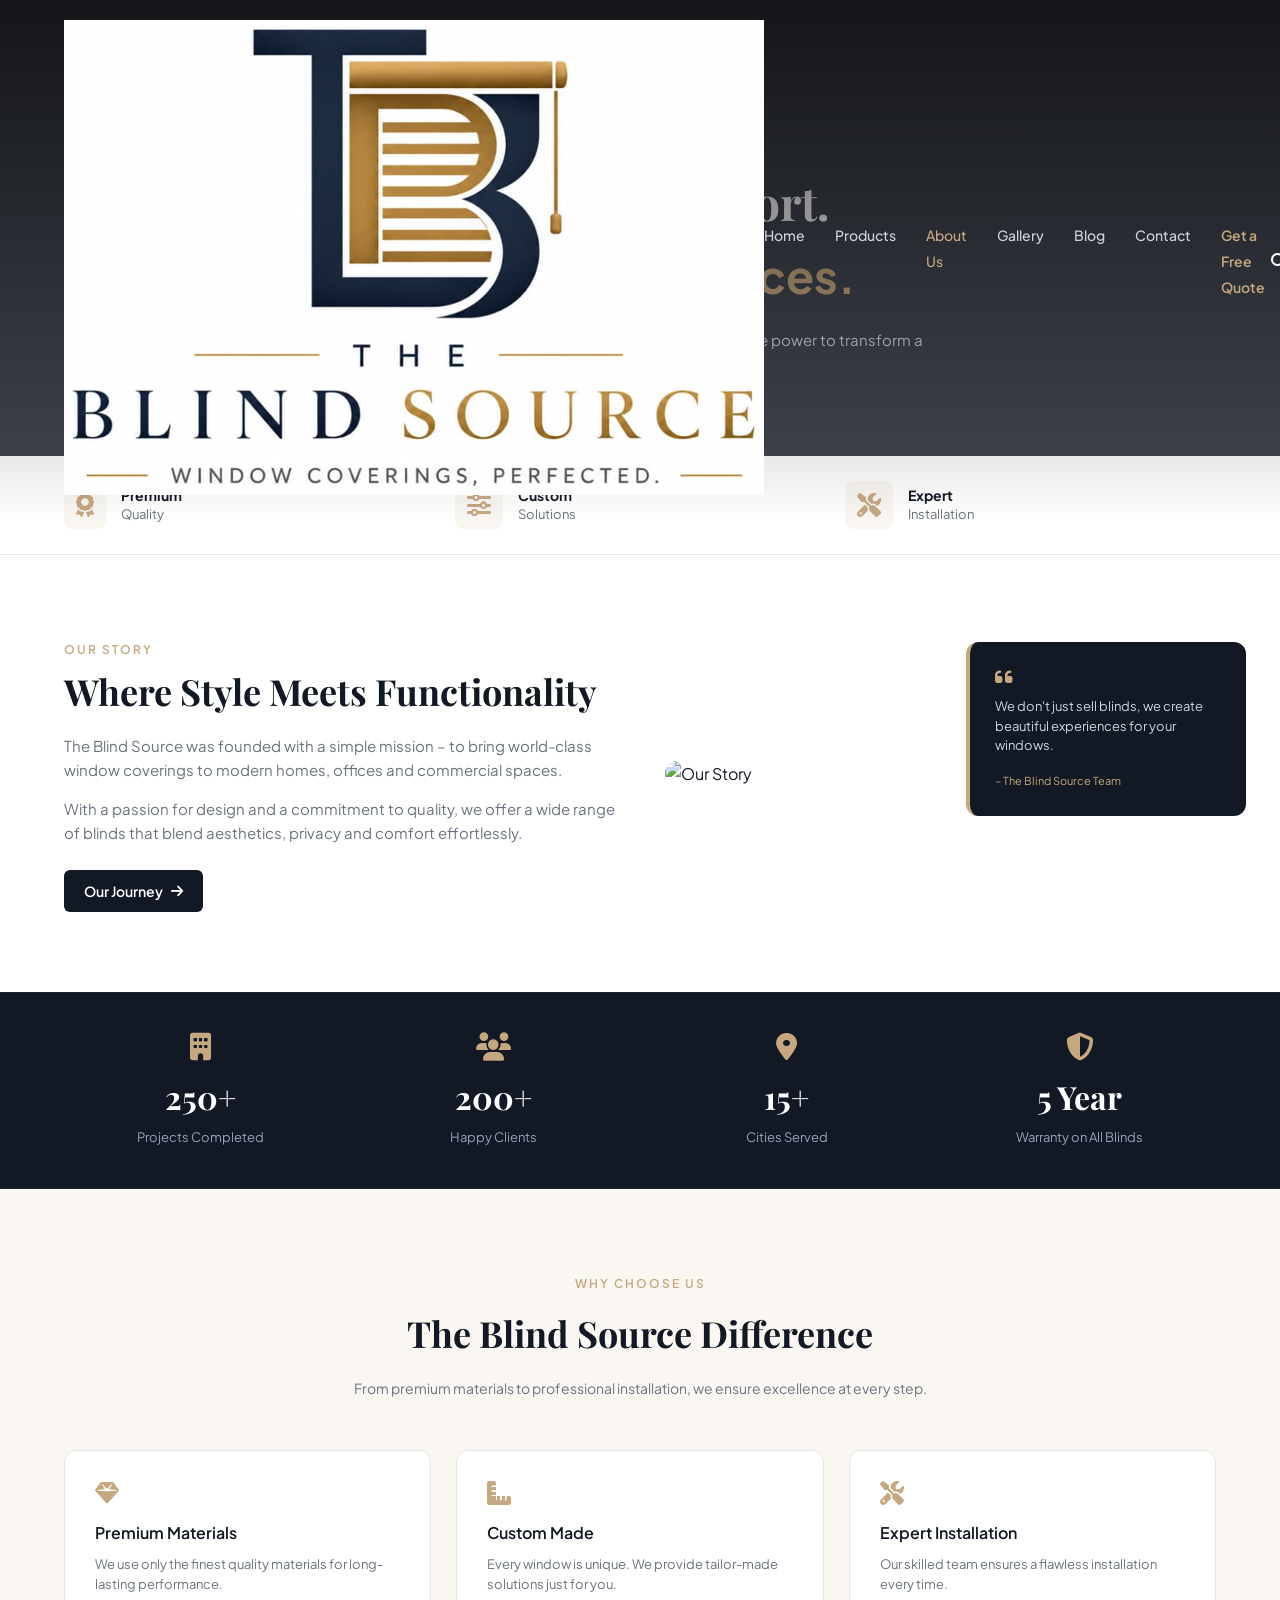
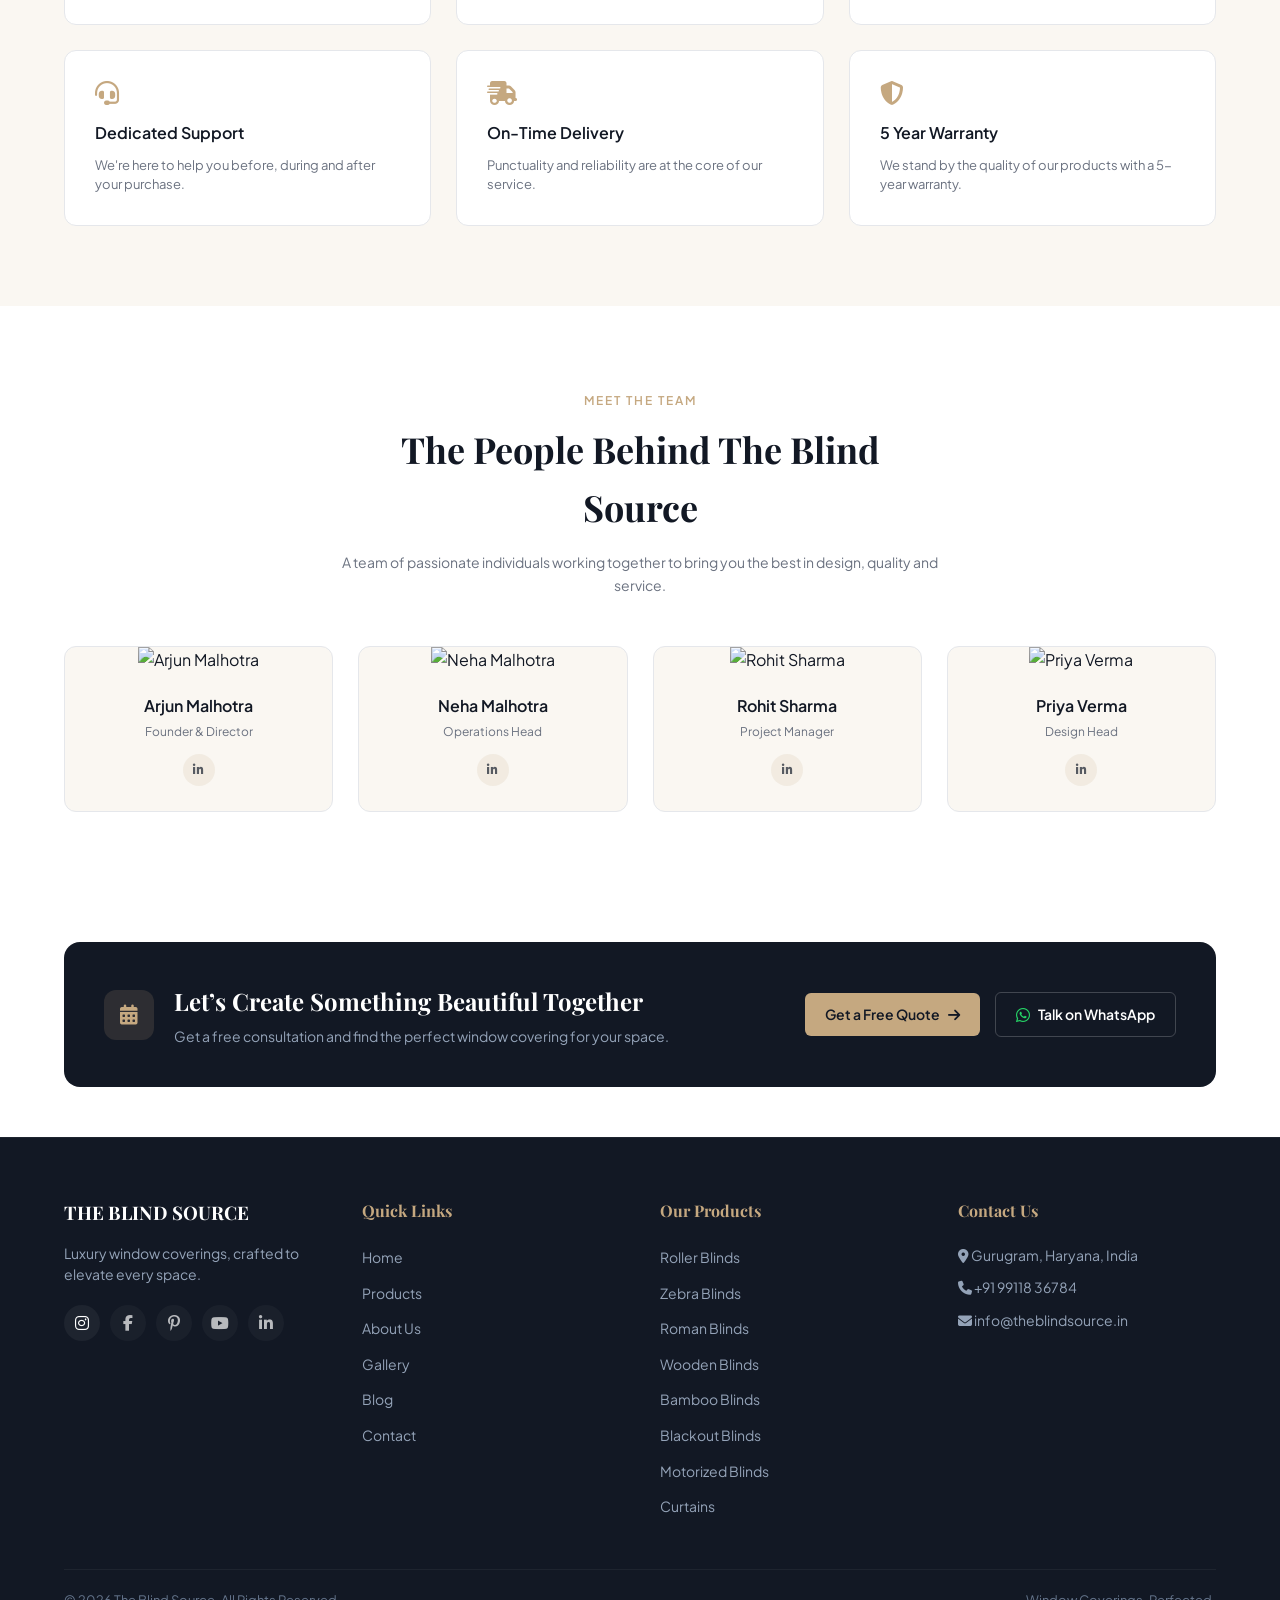
==== commit 2321ff5a: "Add page-specific SEO and social sharing metadata" ====
--- a/about.html
+++ b/about.html
@@ -4,6 +4,10 @@
     <meta charset="UTF-8">
     <meta name="viewport" content="width=device-width, initial-scale=1.0">
     <title>About Us - The Blind Source</title>
+    <meta name="description" content="Meet The Blind Source and learn about our focus on thoughtfully selected window coverings for homes and workplaces.">
+    <meta property="og:title" content="About Us - The Blind Source">
+    <meta property="og:description" content="Meet The Blind Source and learn about our focus on thoughtfully selected window coverings for homes and workplaces.">
+    <meta property="og:type" content="website">
     <!-- FontAwesome for Icons -->
     <link rel="stylesheet" href="https://cdnjs.cloudflare.com/ajax/libs/font-awesome/6.4.0/css/all.min.css">
     <!-- Google Fonts -->
--- a/style.css
+++ b/style.css
@@ -179,3 +179,113 @@
   .site-search-panel { right: 3%; width: 94vw; }
   .site-search-row button { padding-inline: 12px; }
 }
+
+.blog-filter-status {
+  margin: 0 0 14px;
+  color: #6b7280;
+  font-size: 13px;
+}
+a[aria-disabled="true"] { opacity: .7; }
+
+.shop-card-quote {
+  display: inline-flex;
+  align-items: center;
+  justify-content: center;
+  width: 100%;
+  margin-top: 12px;
+  padding: 10px 12px;
+  border-radius: 6px;
+  background: #121824;
+  color: #fff;
+  text-decoration: none;
+  font-size: 13px;
+  font-weight: 600;
+  transition: background .2s ease, color .2s ease;
+}
+.shop-card-quote:hover {
+  background: #c5a880;
+  color: #121824;
+}
+
+
+/* Quote page: indicative starting-price calculator */
+.estimate-panel {
+  margin: 8px 0 24px;
+  padding: 22px;
+  border: 1px solid #e8e1d7;
+  border-radius: 10px;
+  background: #faf7f2;
+}
+.estimate-panel-heading {
+  display: flex;
+  justify-content: space-between;
+  align-items: flex-start;
+  gap: 16px;
+  margin-bottom: 16px;
+}
+.estimate-panel-heading h3 {
+  margin: 0 0 4px;
+  color: #121824;
+  font-family: 'Playfair Display', serif;
+  font-size: 21px;
+}
+.estimate-panel-heading p {
+  margin: 0;
+  color: #6b7280;
+  font-size: 13px;
+}
+.estimate-kicker {
+  flex: 0 0 auto;
+  padding: 5px 8px;
+  border-radius: 4px;
+  background: rgba(197, 168, 128, .18);
+  color: #725c3f;
+  font-size: 10px;
+  font-weight: 700;
+  letter-spacing: 1px;
+}
+.estimate-grid {
+  display: grid;
+  grid-template-columns: 1fr 1fr;
+  gap: 16px;
+}
+.estimate-grid .form-group { margin-bottom: 12px; }
+.estimate-output {
+  display: block;
+  min-height: 48px;
+  padding: 13px 15px;
+  border-left: 3px solid #c5a880;
+  border-radius: 4px;
+  background: #fff;
+  color: #121824;
+  font-size: 14px;
+  font-weight: 700;
+  line-height: 1.6;
+}
+.estimate-disclaimer {
+  margin: 10px 0 0;
+  color: #6b7280;
+  font-size: 11px;
+  line-height: 1.6;
+}
+@media (max-width: 600px) {
+  .estimate-panel { padding: 16px; }
+  .estimate-grid { grid-template-columns: 1fr; gap: 0; }
+  .estimate-panel-heading { flex-direction: column; }
+}
+
+
+/* Blog sidebar category filters */
+.category-list li span[role="button"] {
+  cursor: pointer;
+  transition: color .2s ease;
+}
+.category-list li span[role="button"]:hover,
+.category-list li.active span[role="button"] {
+  color: #c5a880;
+}
+.category-list li span[role="button"]:focus-visible {
+  outline: 2px solid #c5a880;
+  outline-offset: 3px;
+  border-radius: 3px;
+}
